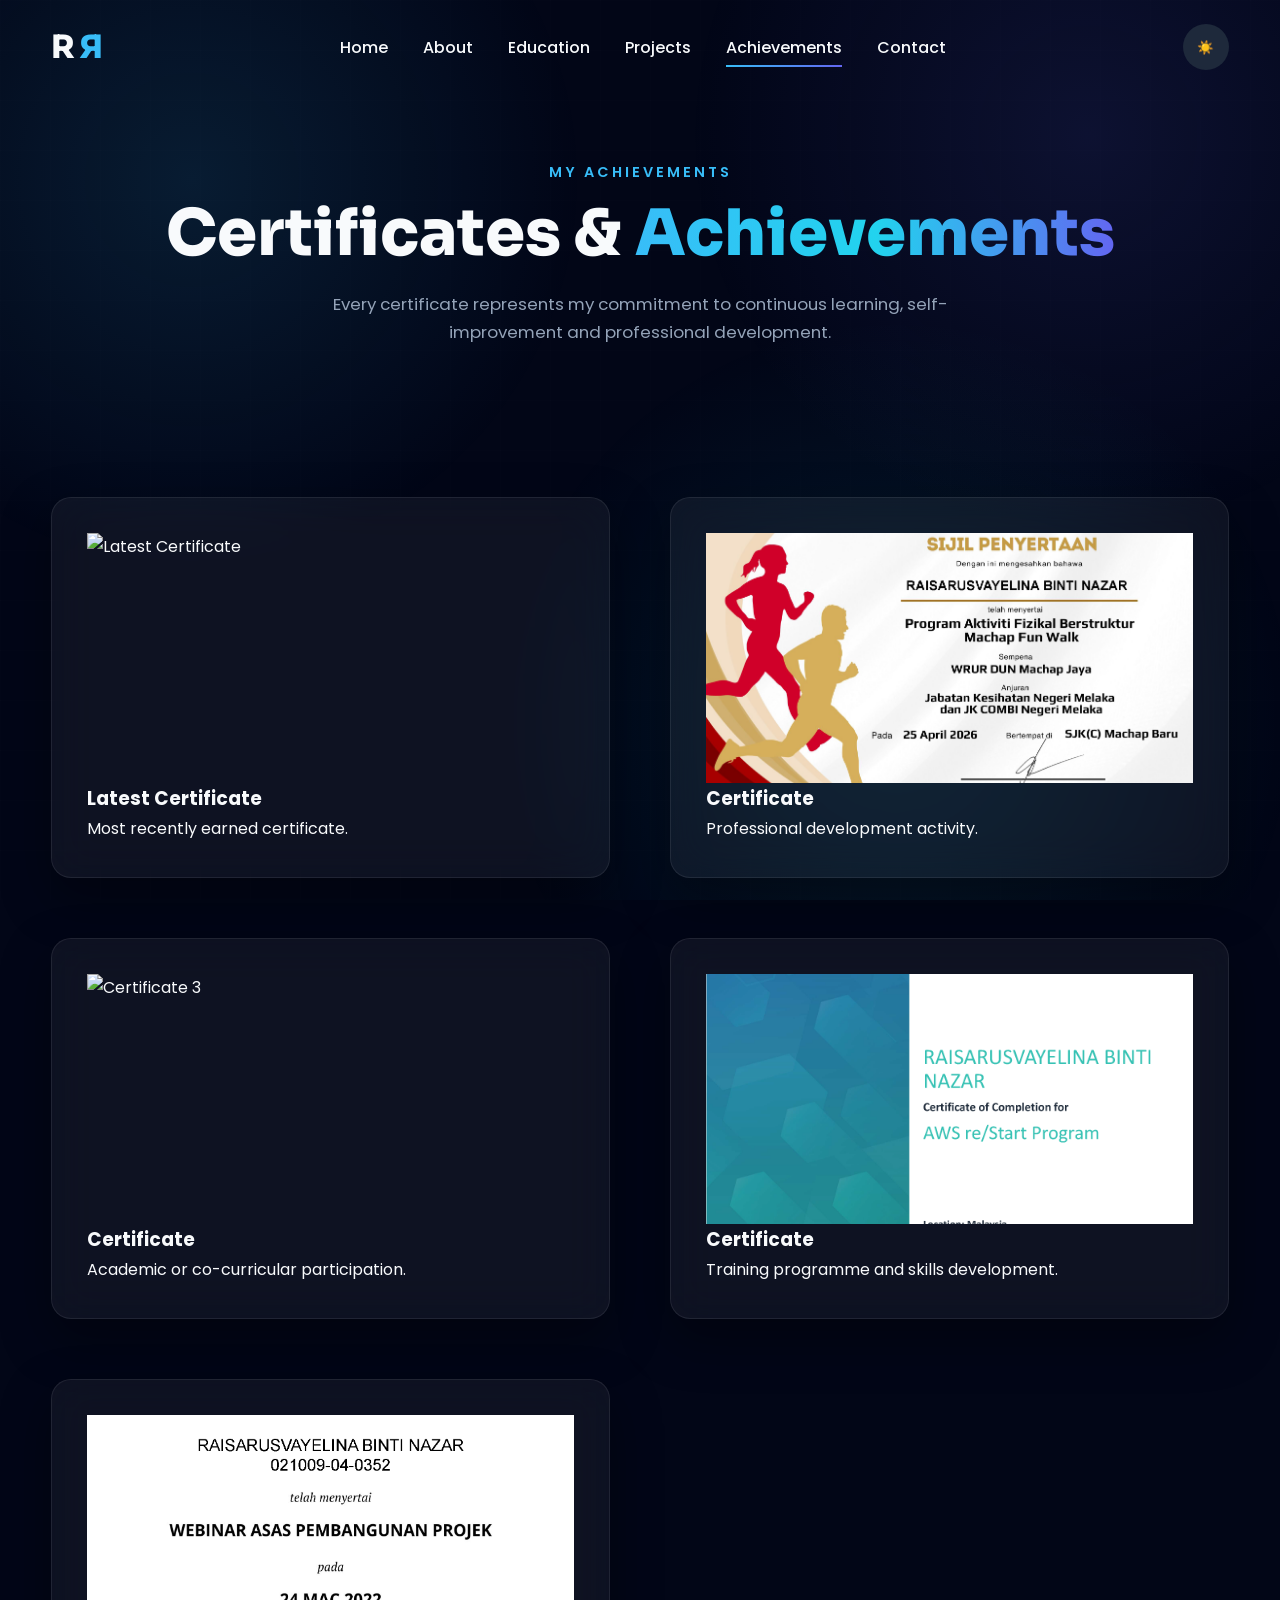
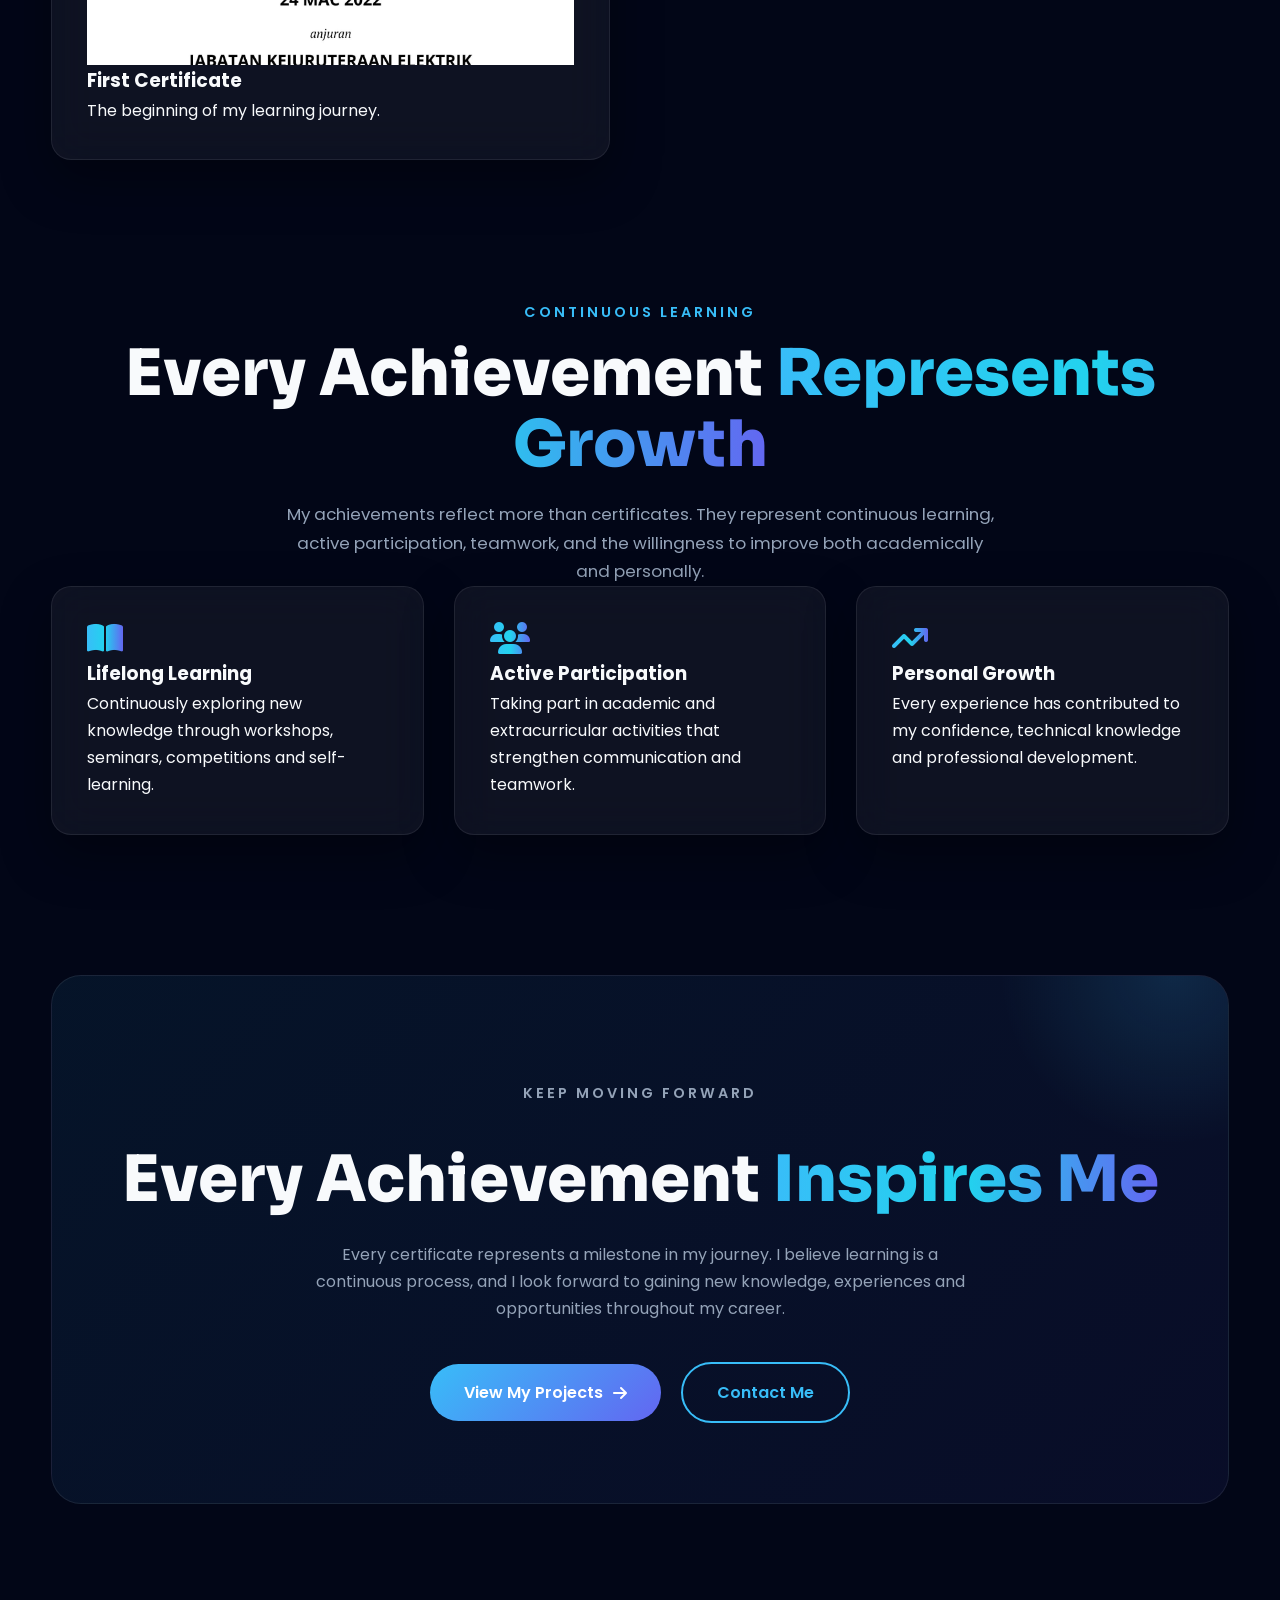
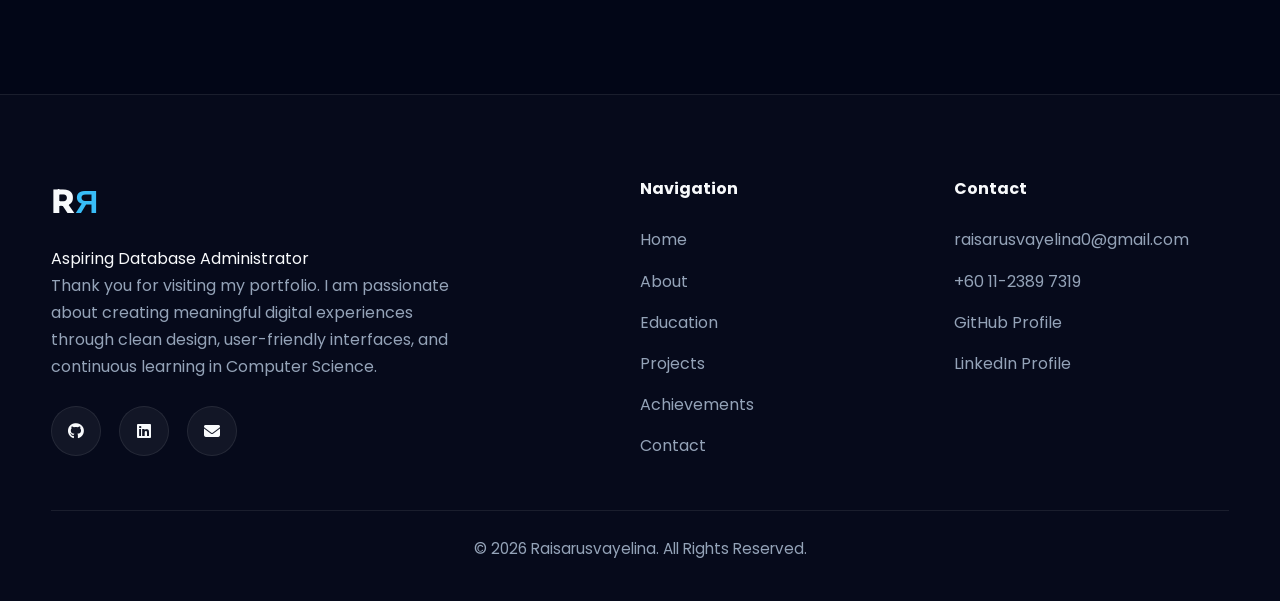
==== achievements.html @ 29d41f76 "Add files via upload" ====
<!DOCTYPE html>
<html lang="en">

<head>

    <meta charset="UTF-8">

    <meta name="viewport"
          content="width=device-width, initial-scale=1.0">

    <meta name="description"
          content="Achievements and Certificates of Raisarusvayelina">

    <title>Achievements | Raisarusvayelina</title>

    <!-- Google Fonts -->

    <link rel="preconnect"
          href="https://fonts.googleapis.com">

    <link rel="preconnect"
          href="https://fonts.gstatic.com"
          crossorigin>

    <link href="https://fonts.googleapis.com/css2?family=Poppins:wght@300;400;500;600;700&family=Sora:wght@400;500;600;700;800&display=swap"
          rel="stylesheet">

    <!-- Font Awesome -->

    <link rel="stylesheet"
          href="https://cdnjs.cloudflare.com/ajax/libs/font-awesome/6.7.2/css/all.min.css">

    <!-- CSS -->

    <link rel="stylesheet"
          href="css/style.css">

</head>

<body>

<a href="#mainContent"
class="skip-link">

Skip to Content

</a>

<div id="progressBar"></div>

<header>

<nav class="navbar">

<div class="nav-container">

<a href="index.html"
class="logo">

R<span class="mirror">R</span>

</a>

<ul class="nav-links">

<li><a href="index.html">Home</a></li>

<li><a href="about.html">About</a></li>

<li><a href="education.html">Education</a></li>

<li><a href="projects.html">Projects</a></li>

<li><a href="achievements.html">Achievements</a></li>

<li><a href="contact.html">Contact</a></li>

</ul>

<div class="nav-right">

<button id="themeToggle">

☀️

</button>

<div class="hamburger">

<i class="fa-solid fa-bars"></i>

</div>

</div>

</div>

</nav>

</header>

<main id="mainContent">

<section class="page-header">

<div class="container">

<p class="section-label hidden">

MY ACHIEVEMENTS

</p>

<h1 class="section-title hidden">

Certificates &

<span class="gradient-text">

Achievements

</span>

</h1>

<p class="section-subtitle hidden">

Every certificate represents my commitment to
continuous learning, self-improvement and
professional development.

</p>

</div>

</section>

<section class="section-small">

<div class="container">

<div class="grid-2">

<!-- Certificate 5 (Newest) -->

<div class="glass-card hidden certificate-image">

<img src="images/cert5.png"
alt="Latest Certificate">

<h3>

Latest Certificate

</h3>

<p>

Most recently earned certificate.

</p>

</div>

<!-- Certificate 4 -->

<div class="glass-card hidden certificate-image">

<img src="images/cert4.png"
alt="Certificate 4">

<h3>

Certificate

</h3>

<p>

Professional development activity.

</p>

</div>

<!-- Certificate 3 -->

<div class="glass-card hidden certificate-image">

    <img src="images/cert3.png"
         alt="Certificate 3">

    <h3>

        Certificate

    </h3>

    <p>

        Academic or co-curricular participation.

    </p>

</div>

<!-- Certificate 2 -->

<div class="glass-card hidden certificate-image">

    <img src="images/cert2.png"
         alt="Certificate 2">

    <h3>

        Certificate

    </h3>

    <p>

        Training programme and skills development.

    </p>

</div>

<!-- Certificate 1 (Oldest - Portrait) -->

<div class="glass-card hidden certificate-image">

    <img src="images/cert1.png"
         alt="First Certificate">

    <h3>

        First Certificate

    </h3>

    <p>

        The beginning of my learning journey.

    </p>

</div>

</div>

</div>

</section>

<!-- ==========================================
     LEARNING JOURNEY
========================================== -->

<section class="section-small">

    <div class="container">

        <p class="section-label hidden">

            CONTINUOUS LEARNING

        </p>

        <h2 class="section-title hidden">

            Every Achievement

            <span class="gradient-text">

                Represents Growth

            </span>

        </h2>

        <p class="section-subtitle hidden">

            My achievements reflect more than certificates.
            They represent continuous learning, active
            participation, teamwork, and the willingness to
            improve both academically and personally.

        </p>

        <div class="grid-3">

            <div class="glass-card hidden">

                <i class="fa-solid fa-book-open fa-2x gradient-text"></i>

                <h3>

                    Lifelong Learning

                </h3>

                <p>

                    Continuously exploring new knowledge
                    through workshops, seminars,
                    competitions and self-learning.

                </p>

            </div>

            <div class="glass-card hidden">

                <i class="fa-solid fa-users fa-2x gradient-text"></i>

                <h3>

                    Active Participation

                </h3>

                <p>

                    Taking part in academic and
                    extracurricular activities that
                    strengthen communication and teamwork.

                </p>

            </div>

            <div class="glass-card hidden">

                <i class="fa-solid fa-arrow-trend-up fa-2x gradient-text"></i>

                <h3>

                    Personal Growth

                </h3>

                <p>

                    Every experience has contributed to my
                    confidence, technical knowledge and
                    professional development.

                </p>

            </div>

        </div>

    </div>

</section>

        <!-- ==========================================
             CALL TO ACTION
        =========================================== -->

        <section class="section-small">

            <div class="container">

                <div class="cta hidden">

                    <p class="section-label">

                        KEEP MOVING FORWARD

                    </p>

                    <h2 class="section-title">

                        Every Achievement

                        <span class="gradient-text">

                            Inspires Me

                        </span>

                    </h2>

                    <p>

                        Every certificate represents a milestone in my journey.
                        I believe learning is a continuous process, and I look
                        forward to gaining new knowledge, experiences and
                        opportunities throughout my career.

                    </p>

                    <div class="hero-buttons center-buttons">

                        <a href="projects.html"
                           class="btn btn-primary">

                            View My Projects

                            <i class="fa-solid fa-arrow-right"></i>

                        </a>

                        <a href="contact.html"
                           class="btn btn-outline">

                            Contact Me

                        </a>

                    </div>

                </div>

            </div>

        </section>

    </main>

    <!-- ==========================================
         FOOTER
    =========================================== -->

    <footer>

        <div class="container footer-grid">

            <div>

                <h2 class="footer-logo">

                    R<span>Я</span>

                </h2>

                <p class="footer-role">

                    Aspiring Database Administrator

                </p>

                <p class="footer-description">

                    Thank you for visiting my portfolio.
                    I am passionate about creating meaningful
                    digital experiences through clean design,
                    user-friendly interfaces, and continuous
                    learning in Computer Science.

                </p>

                <div class="social-links">

                    <a href="https://github.com/Raisarusvayelina"
                       target="_blank"
                       aria-label="GitHub">

                        <i class="fab fa-github"></i>

                    </a>

                    <a href="https://www.linkedin.com/in/your-real-linkedin-id/"
                       target="_blank"
                       aria-label="LinkedIn">

                        <i class="fab fa-linkedin"></i>

                    </a>

                    <a href="mailto:raisarusvayelina0@gmail.com"
                       aria-label="Email">

                        <i class="fas fa-envelope"></i>

                    </a>

                </div>

            </div>

            <div class="footer-links">

                <h4>

                    Navigation

                </h4>

                <a href="index.html">Home</a>

                <a href="about.html">About</a>

                <a href="education.html">Education</a>

                <a href="projects.html">Projects</a>

                <a href="achievements.html">Achievements</a>

                <a href="contact.html">Contact</a>

            </div>

            <div class="footer-links">

                <h4>

                    Contact

                </h4>

                <a href="mailto:raisarusvayelina0@gmail.com">

                    raisarusvayelina0@gmail.com

                </a>

                <a href="tel:+601123897319">

                    +60 11-2389 7319

                </a>

                <a href="https://github.com/Raisarusvayelina"
                   target="_blank">

                    GitHub Profile

                </a>

                <a href="https://www.linkedin.com/in/raisarusvayelina/"
                   target="_blank">

                    LinkedIn Profile

                </a>

            </div>

        </div>

        <div class="container footer-bottom">

            <p>

                © <span id="year"></span>
                Raisarusvayelina.
                All Rights Reserved.

            </p>

        </div>

    </footer>

    <!-- ==========================================
         CERTIFICATE LIGHTBOX
    =========================================== -->

    <div class="lightbox">

        <img src=""
             alt="Certificate Preview">

    </div>

    <!-- ==========================================
         BACK TO TOP
    =========================================== -->

    <button id="topBtn"
            aria-label="Back To Top">

        <i class="fa-solid fa-arrow-up"></i>

    </button>

    <!-- ==========================================
         JAVASCRIPT
    =========================================== -->

    <script src="js/script.js"></script>

</body>

</html>
---- css/style.css ----
/* =====================================================
   RAISA PORTFOLIO V2
   Aurora Hybrid Theme
   Author: ChatGPT
   ===================================================== */

/* =====================================================
   GOOGLE FONTS
===================================================== */

@import url('https://fonts.googleapis.com/css2?family=Poppins:wght@300;400;500;600;700&family=Sora:wght@400;500;600;700;800&display=swap');

/* =====================================================
   CSS VARIABLES
===================================================== */

:root{

    /* Background */

    --bg:#020617;
    --surface:#0F172A;
    --card:#1E293B;

    /* Main Colours */

    --primary:#38BDF8;
    --secondary:#6366F1;
    --accent:#22D3EE;
    --highlight:#14B8A6;

    /* Text */

    --text:#F8FAFC;
    --text-light:#CBD5E1;
    --text-muted:#94A3B8;

    /* Others */

    --border:rgba(255,255,255,.08);

    --shadow:
    0 20px 50px rgba(0,0,0,.35);

    --radius:20px;

    --transition:.35s ease;

    --heading-font:'Sora',sans-serif;
    --body-font:'Poppins',sans-serif;

}

/* =============================
   LIGHT MODE
============================= */

body.light-mode{

    --bg:#F8FAFC;
    --surface:#FFFFFF;
    --card:#FFFFFF;

    --text:#0F172A;
    --text-light:#334155;
    --text-muted:#64748B;

    --border:#E2E8F0;

    --shadow:
    0 12px 30px rgba(0,0,0,.08);

}

/* =====================================================
   RESET
===================================================== */

*{

    margin:0;
    padding:0;

    box-sizing:border-box;

}

html{

    scroll-behavior:smooth;

}

body{

    background:var(--bg);

    color:var(--text);

    font-family:var(--body-font);

    overflow-x:hidden;

    transition:
    background .4s,
    color .4s;

    line-height:1.7;

}

/* =====================================================
   BACKGROUND
===================================================== */

body::before{

    content:"";

    position:fixed;

    inset:0;

    background:

    radial-gradient(circle at 15% 20%,
    rgba(56,189,248,.12),
    transparent 30%),

    radial-gradient(circle at 85% 15%,
    rgba(99,102,241,.12),
    transparent 30%),

    radial-gradient(circle at 70% 80%,
    rgba(34,211,238,.10),
    transparent 35%);

    pointer-events:none;

    z-index:-3;

}

/* Grid */

body::after{

    content:"";

    position:fixed;

    inset:0;

    background-image:

    linear-gradient(
    rgba(255,255,255,.03) 1px,
    transparent 1px),

    linear-gradient(
    90deg,
    rgba(255,255,255,.03) 1px,
    transparent 1px);

    background-size:50px 50px;

    opacity:.3;

    z-index:-2;

    pointer-events:none;

}

/* =====================================================
   SCROLLBAR
===================================================== */

::-webkit-scrollbar{

    width:10px;

}

::-webkit-scrollbar-track{

    background:var(--surface);

}

::-webkit-scrollbar-thumb{

    background:
    linear-gradient(
    var(--primary),
    var(--secondary));

    border-radius:30px;

}

::-webkit-scrollbar-thumb:hover{

    background:
    linear-gradient(
    var(--accent),
    var(--secondary));

}

/* =====================================================
   SELECTION
===================================================== */

::selection{

    background:var(--primary);

    color:white;

}

/* =====================================================
   IMAGES
===================================================== */

img{

    display:block;

    width:100%;

}

/* =====================================================
   LINKS
===================================================== */

a{

    color:inherit;

    text-decoration:none;

}

/* =====================================================
   LIST
===================================================== */

ul{

    list-style:none;

}

/* =====================================================
   CONTAINER
===================================================== */

.container{

    width:min(92%,1200px);

    margin:auto;

}

/* =====================================================
   SECTION
===================================================== */

section{

    padding:100px 0;

    position:relative;

}

.page-header{

    padding-top:160px;

    padding-bottom:80px;

}

.section-small{

    padding:70px 0;

}

.section-large{

    padding:140px 0;

}

/* =====================================================
   TYPOGRAPHY
===================================================== */

.section-label{

    color:var(--primary);

    text-transform:uppercase;

    letter-spacing:3px;

    font-size:.9rem;

    font-weight:600;

    text-align:center;

    margin-bottom:15px;

}

.section-title{

    font-family:var(--heading-font);

    font-size:clamp(2.5rem,5vw,4rem);

    font-weight:800;

    line-height:1.1;

    text-align:center;

    margin-bottom:20px;

}

.section-subtitle{

    max-width:720px;

    margin:auto;

    text-align:center;

    color:var(--text-muted);

    font-size:1.05rem;

}

/* =====================================================
   GRADIENT TEXT
===================================================== */

.gradient-text{

    background:

    linear-gradient(
    90deg,
    var(--primary),
    var(--accent),
    var(--secondary));

    -webkit-background-clip:text;

    -webkit-text-fill-color:transparent;

}

/* =====================================================
   GRID
===================================================== */

.grid-2{

    display:grid;

    grid-template-columns:
    repeat(2,1fr);

    gap:60px;

    align-items:center;

}

.grid-3{

    display:grid;

    grid-template-columns:
    repeat(3,1fr);

    gap:30px;

}

.grid-4{

    display:grid;

    grid-template-columns:
    repeat(4,1fr);

    gap:25px;

}

/* =====================================================
   GLASS CARD
===================================================== */

.glass-card{

    background:
    rgba(255,255,255,.05);

    backdrop-filter:blur(20px);

    border:1px solid var(--border);

    border-radius:var(--radius);

    padding:35px;

    transition:var(--transition);

    box-shadow:var(--shadow);

}

.glass-card:hover{

    transform:
    translateY(-8px);

}

/* =====================================================
   BUTTONS
===================================================== */

.btn{

    display:inline-flex;

    align-items:center;

    justify-content:center;

    gap:10px;

    padding:15px 34px;

    border-radius:999px;

    font-weight:600;

    cursor:pointer;

    transition:var(--transition);

    border:none;

    font-size:1rem;

}

.btn-primary{

    color:white;

    background:

    linear-gradient(
    135deg,
    var(--primary),
    var(--secondary));

}

.btn-primary:hover{

    transform:
    translateY(-4px);

    box-shadow:

    0 0 25px
    rgba(56,189,248,.35);

}

.btn-outline{

    border:2px solid var(--primary);

    color:var(--primary);

    background:transparent;

}

.btn-outline:hover{

    background:var(--primary);

    color:white;

}

/* =====================================================
   NAVBAR
===================================================== */

.navbar{

    position:fixed;

    top:0;
    left:0;

    width:100%;

    z-index:999;

    padding:20px 0;

    transition:.4s;

}

.navbar.scrolled{

    background:
    rgba(2,6,23,.85);

    backdrop-filter:blur(20px);

    border-bottom:
    1px solid var(--border);

}
.nav-container{

    width:min(92%,1200px);

    margin:auto;

    display:flex;

    justify-content:space-between;

    align-items:center;

}

/* Logo */

.logo{

    display:flex;

    align-items:center;

    gap:4px;

    font-family:var(--heading-font);

    font-size:2rem;

    font-weight:800;

    cursor:pointer;

}

.logo .mirror{

    display:inline-block;

    transform:scaleX(-1);

    color:var(--primary);

}

/* Navigation */

.nav-links{

    display:flex;

    gap:35px;

}

.nav-links a{

    position:relative;

    font-weight:500;

    transition:.3s;

}

.nav-links a::after{

    content:"";

    position:absolute;

    left:0;
    bottom:-8px;

    width:0;

    height:2px;

    background:

    linear-gradient(
    90deg,
    var(--primary),
    var(--secondary));

    transition:.3s;

}

.nav-links a:hover::after,

.nav-links a.active::after{

    width:100%;

}

.nav-links a:hover{

    color:var(--primary);

}

/* Right */

.nav-right{

    display:flex;

    align-items:center;

    gap:18px;

}

#themeToggle{

    width:46px;
    height:46px;

    border-radius:50%;

    border:none;

    cursor:pointer;

    background:var(--card);

    color:var(--text);

    transition:.3s;

}

#themeToggle:hover{

    transform:rotate(180deg);

}

.hamburger{

    display:none;

    cursor:pointer;

    font-size:1.6rem;

}

/* =====================================================
   UTILITIES
===================================================== */

.text-center{

    text-align:center;

}

.mt-1{margin-top:10px;}
.mt-2{margin-top:20px;}
.mt-3{margin-top:30px;}
.mt-4{margin-top:40px;}
.mt-5{margin-top:50px;}

.mb-1{margin-bottom:10px;}
.mb-2{margin-bottom:20px;}
.mb-3{margin-bottom:30px;}
.mb-4{margin-bottom:40px;}
.mb-5{margin-bottom:50px;}

.hidden{

    opacity:0;

    transform:translateY(40px);

}

.show{

    opacity:1;

    transform:translateY(0);

    transition:
    .8s ease;

}

/* =====================================================
   SCROLL PROGRESS BAR
===================================================== */

#progressBar{

    position:fixed;

    top:0;
    left:0;

    width:0;

    height:4px;

    background:

    linear-gradient(
    90deg,
    var(--primary),
    var(--accent),
    var(--secondary));

    z-index:9999;

}


/*PART 2*/

/* =====================================================
   HERO SECTION
===================================================== */

.hero{

    min-height:100vh;

    display:flex;

    align-items:center;

    overflow:hidden;

    position:relative;

    padding-top:120px;

}

/* Floating Aurora Blobs */

.hero::before{

    content:"";

    position:absolute;

    width:550px;
    height:550px;

    border-radius:50%;

    background:

    radial-gradient(circle,
    rgba(56,189,248,.25),
    transparent 70%);

    top:-180px;
    right:-120px;

    animation:
    floatBlob1 14s ease-in-out infinite;

    z-index:-1;

}

.hero::after{

    content:"";

    position:absolute;

    width:500px;
    height:500px;

    border-radius:50%;

    background:

    radial-gradient(circle,
    rgba(99,102,241,.18),
    transparent 70%);

    bottom:-220px;
    left:-120px;

    animation:
    floatBlob2 18s ease-in-out infinite;

    z-index:-1;

}

.hero-content{

    display:grid;

    grid-template-columns:1.1fr .9fr;

    align-items:center;

    gap:70px;

}

.hero-label{

    color:var(--primary);

    text-transform:uppercase;

    letter-spacing:4px;

    font-weight:600;

    margin-bottom:20px;

}

.hero-title{

    font-family:var(--heading-font);

    font-size:clamp(4rem,8vw,6rem);

    font-weight:800;

    line-height:.95;

    margin-bottom:20px;

}

.hero-title span{

    display:block;

}

.hero-name{

    font-family:var(--heading-font);

    font-size:2rem;

    margin-bottom:15px;

}

.hero-description{

    color:var(--text-muted);

    max-width:580px;

    margin-bottom:40px;

    font-size:1.05rem;

}

.hero-buttons{

    display:flex;

    gap:20px;

}

/* Hero Image */

.hero-image{

    display:flex;

    justify-content:center;

}

.hero-image img{

    width:420px;

    aspect-ratio:1;

    object-fit:cover;

    border-radius:50%;

    border:4px solid rgba(56,189,248,.25);

    box-shadow:

    0 0 0 10px rgba(56,189,248,.05),

    0 30px 60px rgba(0,0,0,.35);

    transition:.5s;

}

.hero-image img:hover{

    transform:

    translateY(-10px)

    rotate(-2deg)

    scale(1.02);

}

/* =====================================================
   QUICK STATS
===================================================== */

.stats{

    margin-top:90px;

    display:grid;

    grid-template-columns:
    repeat(4,1fr);

    gap:25px;

}

.stat-card{

    background:

    rgba(255,255,255,.04);

    backdrop-filter:blur(15px);

    border:1px solid var(--border);

    border-radius:18px;

    padding:30px;

    text-align:center;

    transition:.35s;

    position:relative;

    overflow:hidden;

}

.stat-card::before{

    content:"";

    position:absolute;

    inset:0;

    background:

    linear-gradient(
    135deg,
    rgba(56,189,248,.15),
    transparent);

    opacity:0;

    transition:.35s;

}

.stat-card:hover::before{

    opacity:1;

}

.stat-card:hover{

    transform:translateY(-8px);

    border-color:rgba(56,189,248,.35);

    box-shadow:

    0 0 35px rgba(56,189,248,.12);

}

.stat-card h2{

    font-size:2.3rem;

    color:var(--primary);

    margin-bottom:10px;

}

.stat-card p{

    color:var(--text-muted);

}

/* =====================================================
   AURORA CARD
===================================================== */

.aurora-card{

    position:relative;

    background:

    linear-gradient(

    180deg,

    rgba(30,41,59,.95),

    rgba(15,23,42,.95)

    );

    border-radius:24px;

    border:1px solid var(--border);

    overflow:hidden;

    transition:.45s;

}

.aurora-card::before{

    content:"";

    position:absolute;

    inset:-2px;

    border-radius:inherit;

    background:

    linear-gradient(

    135deg,

    var(--primary),

    var(--accent),

    var(--secondary)

    );

    opacity:0;

    filter:blur(16px);

    transition:.45s;

    z-index:-1;

}

body:not(.light-mode)

.aurora-card:hover::before{

    opacity:1;

}

.aurora-card:hover{

    transform:

    translateY(-10px);

    border-color:

    rgba(56,189,248,.4);

}

/* =====================================================
   ABOUT
===================================================== */

.about-grid{

    display:grid;

    grid-template-columns:

    420px 1fr;

    gap:80px;

    align-items:center;

}

.about-image{

    position:relative;

}

.about-image img{

    border-radius:30px;

    box-shadow:

    var(--shadow);

}

.about-image::after{

    content:"";

    position:absolute;

    inset:15px;

    border:2px solid rgba(56,189,248,.25);

    border-radius:30px;

}

.about-content h3{

    font-size:2rem;

    margin-bottom:20px;

}

.about-content p{

    color:var(--text-muted);

    margin-bottom:18px;

}

.qualities{

    display:grid;

    grid-template-columns:

    repeat(2,1fr);

    gap:18px;

    margin-top:35px;

}

.quality{

    display:flex;

    gap:12px;

    align-items:center;

    background:rgba(255,255,255,.04);

    padding:16px;

    border-radius:14px;

}

.quality i{

    color:var(--primary);

}

/* =====================================================
   SKILLS
===================================================== */

.skills{

    display:grid;

    gap:28px;

}

.skill{

    width:100%;

}

.skill-header{

    display:flex;

    justify-content:space-between;

    margin-bottom:10px;

}

.progress{

    width:100%;

    height:10px;

    background:

    rgba(255,255,255,.08);

    border-radius:999px;

    overflow:hidden;

}

.progress span{

    display:block;

    height:100%;

    border-radius:999px;

    background:

    linear-gradient(

    90deg,

    var(--primary),

    var(--secondary)

    );

    width:0;

}

/* =====================================================
   EDUCATION TIMELINE
===================================================== */

.timeline{

    position:relative;

    max-width:950px;

    margin:auto;

}

.timeline::before{

    content:"";

    position:absolute;

    left:50%;

    top:0;

    width:4px;

    height:100%;

    background:

    linear-gradient(

    var(--primary),

    var(--secondary)

    );

}

.timeline-item{

    position:relative;

    width:50%;

    padding:30px;

}

.timeline-item:nth-child(odd){

    left:0;

}

.timeline-item:nth-child(even){

    left:50%;

}

.timeline-dot{

    position:absolute;

    top:45px;

    width:22px;

    height:22px;

    border-radius:50%;

    background:var(--primary);

    border:4px solid var(--bg);

}

.timeline-item:nth-child(odd) .timeline-dot{

    right:-13px;

}

.timeline-item:nth-child(even) .timeline-dot{

    left:-13px;

}

.timeline-card{

    padding:30px;

    border-radius:22px;

    background:rgba(255,255,255,.04);

    border:1px solid var(--border);

    transition:.35s;

}

.timeline-card:hover{

    transform:translateY(-8px);

    box-shadow:

    0 0 30px rgba(56,189,248,.12);

}

.timeline-year{

    display:inline-block;

    margin-bottom:16px;

    padding:8px 18px;

    border-radius:999px;

    background:

    linear-gradient(

    135deg,

    var(--primary),

    var(--secondary)

    );

    color:#fff;

    font-size:.9rem;

}

/*PART 3A*/

/* =====================================================
   PROJECTS
===================================================== */

.projects-grid{

    display:grid;

    grid-template-columns:repeat(2,1fr);

    gap:35px;

    margin-top:60px;

}

.project-card{

    position:relative;

    overflow:hidden;

    border-radius:28px;

    background:linear-gradient(
    180deg,
    rgba(30,41,59,.95),
    rgba(15,23,42,.95));

    border:1px solid var(--border);

    transition:.45s;

    cursor:pointer;

}

/* Spotlight Effect */

.project-card::before{

    content:"";

    position:absolute;

    width:250px;
    height:250px;

    background:
    radial-gradient(circle,
    rgba(56,189,248,.18),
    transparent 70%);

    top:var(--mouse-y,50%);

    left:var(--mouse-x,50%);

    transform:translate(-50%,-50%);

    opacity:0;

    transition:opacity .35s;

    pointer-events:none;

}

.project-card:hover::before{

    opacity:1;

}

.project-card:hover{

    transform:
    translateY(-12px);

    border-color:
    rgba(56,189,248,.35);

    box-shadow:
    0 20px 60px rgba(0,0,0,.35);

}

.project-image{

    height:320px;

    display:flex;

    justify-content:center;

    align-items:center;

    overflow:hidden;

    padding:20px;

    background:rgba(255,255,255,.03);

}

.project-image img{

    width:100%;

    height:100%;

    object-fit:contain;

    transition:.6s;

}

.project-card:hover .project-image img{

    transform:scale(1.05);

}

.project-content{

    padding:35px;

}

.project-title{

    font-family:var(--heading-font);

    font-size:1.8rem;

    margin-bottom:18px;

}

.project-description{

    color:var(--text-muted);

    margin-bottom:25px;

}

/* =====================================================
   TECHNOLOGY TAGS
===================================================== */

.tech-stack{

    display:flex;

    flex-wrap:wrap;

    gap:12px;

    margin-bottom:30px;

}

.tech-stack span{

    padding:10px 18px;

    border-radius:999px;

    font-size:.85rem;

    background:
    rgba(56,189,248,.12);

    color:var(--primary);

    border:
    1px solid rgba(56,189,248,.2);

    transition:.3s;

}

.tech-stack span:hover{

    background:
    linear-gradient(
    135deg,
    var(--primary),
    var(--secondary));

    color:#fff;

    transform:translateY(-3px);

}

/* =====================================================
   PROJECT BUTTON
===================================================== */

.project-btn{

    display:inline-flex;

    align-items:center;

    gap:10px;

    color:var(--primary);

    font-weight:600;

    transition:.3s;

}

.project-btn i{

    transition:.3s;

}

.project-btn:hover{

    color:var(--accent);

}

.project-btn:hover i{

    transform:translateX(8px);

}

/* =====================================================
   PROJECT MODAL
===================================================== */

.modal{

    position:fixed;

    inset:0;

    background:
    rgba(0,0,0,.85);

    display:flex;

    justify-content:center;

    align-items:center;

    opacity:0;

    visibility:hidden;

    transition:.35s;

    z-index:5000;

}

.modal.active{

    opacity:1;

    visibility:visible;

}

.modal-content{

    width:min(900px,92%);

    background:var(--surface);

    border-radius:30px;

    overflow:hidden;

    border:1px solid var(--border);

    transform:translateY(50px);

    transition:.35s;

}

.modal.active .modal-content{

    transform:translateY(0);

}

.modal-image{

    height:350px;

}

.modal-image img{

    width:100%;
    height:100%;

    object-fit:cover;

}

.modal-body{

    padding:40px;

}

.modal-close{

    position:absolute;

    top:25px;
    right:30px;

    width:50px;
    height:50px;

    border-radius:50%;

    border:none;

    cursor:pointer;

    background:rgba(255,255,255,.08);

    color:#fff;

    font-size:1.4rem;

}

/* =====================================================
   CERTIFICATES
===================================================== */

.certificate-grid{

    display:grid;

    grid-template-columns:
    repeat(auto-fit,minmax(320px,1fr));

    gap:30px;

    margin-top:60px;

}

.certificate-card{

    position:relative;

    overflow:hidden;

    border-radius:24px;

    background:rgba(255,255,255,.04);

    border:1px solid var(--border);

    transition:.4s;

}

.certificate-card:hover{

    transform:
    translateY(-10px);

    border-color:
    rgba(56,189,248,.3);

    box-shadow:

    0 20px 60px rgba(0,0,0,.3);

}

.certificate-image{

    overflow:hidden;

}

.certificate-image img{

    width:100%;

    height:250px;

    object-fit:cover;

    transition:.5s;

}

.certificate-card:hover img{

    transform:scale(1.05);

}

.certificate-content{

    padding:25px;

}

.certificate-title{

    font-family:var(--heading-font);

    margin-bottom:10px;

}

.certificate-content p{

    color:var(--text-muted);

}

/* =====================================================
   LIGHTBOX
===================================================== */

.lightbox{

    position:fixed;

    inset:0;

    background:
    rgba(0,0,0,.92);

    display:flex;

    justify-content:center;

    align-items:center;

    opacity:0;

    visibility:hidden;

    transition:.35s;

    z-index:6000;

}

.lightbox.active{

    opacity:1;

    visibility:visible;

}

.lightbox img{

    max-width:90%;

    max-height:90%;

    border-radius:18px;

    box-shadow:
    0 25px 70px rgba(0,0,0,.45);

}

.lightbox-close{

    position:absolute;

    top:30px;
    right:40px;

    font-size:2rem;

    color:#fff;

    cursor:pointer;

}

/* =====================================================
   BADGES
===================================================== */

.badge{

    display:inline-flex;

    align-items:center;

    gap:8px;

    padding:8px 16px;

    border-radius:999px;

    background:
    rgba(34,211,238,.12);

    color:var(--accent);

    font-size:.85rem;

    font-weight:600;

}

/*PART 3B*/

/* =====================================================
   CONTACT
===================================================== */

.contact-wrapper{

    display:grid;

    grid-template-columns:1fr 1.2fr;

    gap:50px;

    align-items:start;

}

.contact-info{

    display:flex;

    flex-direction:column;

    gap:25px;

}

.contact-card{

    display:flex;

    align-items:center;

    gap:20px;

    padding:25px;

    background:rgba(255,255,255,.04);

    border:1px solid var(--border);

    border-radius:22px;

    transition:.35s;

}

.contact-card:hover{

    transform:translateY(-8px);

    border-color:rgba(56,189,248,.35);

    box-shadow:0 15px 40px rgba(0,0,0,.25);

}

.contact-icon{

    width:65px;
    height:65px;

    border-radius:50%;

    display:flex;

    justify-content:center;

    align-items:center;

    background:linear-gradient(
    135deg,
    var(--primary),
    var(--secondary));

    color:#fff;

    font-size:1.4rem;

    flex-shrink:0;

}

.contact-text h3{

    margin-bottom:6px;

    font-family:var(--heading-font);

}

.contact-text p{

    color:var(--text-muted);

    word-break:break-word;

}

/* ==============================
   FORM
============================== */

.contact-form{

    background:rgba(255,255,255,.04);

    border:1px solid var(--border);

    border-radius:28px;

    padding:40px;

}

.contact-form input,

.contact-form textarea{

    width:100%;

    padding:16px 20px;

    margin-bottom:20px;

    border-radius:14px;

    border:1px solid var(--border);

    background:rgba(255,255,255,.04);

    color:var(--text);

    font-family:var(--body-font);

    transition:.3s;

}

.contact-form textarea{

    resize:vertical;

    min-height:180px;

}

.contact-form input:focus,

.contact-form textarea:focus{

    outline:none;

    border-color:var(--primary);

    box-shadow:0 0 18px rgba(56,189,248,.18);

}

/* =====================================================
   FOOTER
===================================================== */

footer{

    margin-top:120px;

    padding:80px 0 40px;

    border-top:1px solid var(--border);

    background:rgba(255,255,255,.02);

}

.footer-grid{

    display:grid;

    grid-template-columns:2fr 1fr 1fr;

    gap:40px;

}

.footer-logo{

    font-family:var(--heading-font);

    font-size:2rem;

    font-weight:800;

    margin-bottom:15px;

}

.footer-logo span{

    color:var(--primary);

}

.footer-description{

    color:var(--text-muted);

    max-width:420px;

}

.footer-links{

    display:flex;

    flex-direction:column;

    gap:14px;

}

.footer-links h4{

    margin-bottom:10px;

}

.footer-links a{

    color:var(--text-muted);

    transition:.3s;

}

.footer-links a:hover{

    color:var(--primary);

    padding-left:6px;

}

.social-links{

    display:flex;

    gap:18px;

    margin-top:25px;

}

.social-links a{

    width:50px;

    height:50px;

    border-radius:50%;

    display:flex;

    justify-content:center;

    align-items:center;

    background:rgba(255,255,255,.05);

    border:1px solid var(--border);

    transition:.35s;

}

.social-links a:hover{

    background:linear-gradient(
    135deg,
    var(--primary),
    var(--secondary));

    transform:translateY(-5px);

    color:white;

}

.footer-bottom{

    margin-top:50px;

    padding-top:25px;

    border-top:1px solid var(--border);

    text-align:center;

    color:var(--text-muted);

    font-size:.95rem;

}

/* =====================================================
   BACK TO TOP
===================================================== */

#topBtn{

    position:fixed;

    right:30px;

    bottom:30px;

    width:55px;

    height:55px;

    border:none;

    border-radius:50%;

    cursor:pointer;

    background:linear-gradient(
    135deg,
    var(--primary),
    var(--secondary));

    color:#fff;

    font-size:1.2rem;

    opacity:0;

    visibility:hidden;

    transition:.35s;

    z-index:1000;

}

#topBtn.show{

    opacity:1;

    visibility:visible;

}

#topBtn:hover{

    transform:translateY(-6px);

}

/* =====================================================
   ANIMATIONS
===================================================== */

@keyframes floatBlob1{

    0%,100%{

        transform:translate(0,0);

    }

    50%{

        transform:translate(-40px,35px);

    }

}

@keyframes floatBlob2{

    0%,100%{

        transform:translate(0,0);

    }

    50%{

        transform:translate(35px,-40px);

    }

}

@keyframes fadeUp{

    from{

        opacity:0;

        transform:translateY(40px);

    }

    to{

        opacity:1;

        transform:translateY(0);

    }

}

.fade-up{

    animation:fadeUp .8s ease forwards;

}

/* =====================================================
   ACCESSIBILITY
===================================================== */

:focus-visible{

    outline:3px solid var(--accent);

    outline-offset:4px;

    border-radius:8px;

}

.skip-link{

    position:absolute;

    top:-60px;

    left:20px;

    background:var(--primary);

    color:#fff;

    padding:12px 20px;

    border-radius:10px;

    z-index:9999;

}

.skip-link:focus{

    top:20px;

}

/* =====================================================
   RESPONSIVE
===================================================== */

@media (max-width:1200px){

    .hero-content,
    .about-grid,
    .contact-wrapper{

        grid-template-columns:1fr;

    }

    .hero-image{

        order:-1;

    }

    .grid-4{

        grid-template-columns:repeat(2,1fr);

    }

}

@media (max-width:992px){

    .grid-3{

        grid-template-columns:repeat(2,1fr);

    }

    .projects-grid{

        grid-template-columns:1fr;

    }

    .stats{

        grid-template-columns:repeat(2,1fr);

    }

    .footer-grid{

        grid-template-columns:1fr;

    }

    .timeline::before{

        left:20px;

    }

    .timeline-item{

        width:100%;

        left:0!important;

        padding-left:70px;

    }

    .timeline-dot{

        left:10px!important;

    }

}

@media (max-width:768px){

    section{

        padding:70px 0;

    }

    .page-header{

        padding-top:120px;

    }

    .hero-title{

        font-size:3.5rem;

    }

    .hero-name{

        font-size:1.6rem;

    }

    .hero-image img{

        width:300px;

    }

    .grid-2,
    .grid-3,
    .grid-4{

        grid-template-columns:1fr;

    }

    .stats{

        grid-template-columns:1fr;

    }

    .nav-links{

        position:fixed;

        top:80px;

        right:-100%;

        width:280px;

        height:calc(100vh - 80px);

        background:var(--surface);

        flex-direction:column;

        justify-content:flex-start;

        align-items:flex-start;

        padding:40px;

        transition:.35s;

        border-left:1px solid var(--border);

    }

    .nav-links.active{

        right:0;

    }

    .hamburger{

        display:block;

    }

}

@media (max-width:576px){

    .container{

        width:94%;

    }

    .btn{

        width:100%;

    }

    .hero-buttons{

        flex-direction:column;

    }

    .contact-form{

        padding:25px;

    }

}


/* HERO - NEWLY ADDED */

.hero-text{
    display:flex;
    flex-direction:column;
    justify-content:center;
}


/* ==========================================
   CTA SECTION (Compatibility Addition)
========================================== */

.cta{

    text-align:center;

    background:
    linear-gradient(
    135deg,
    rgba(56,189,248,.08),
    rgba(99,102,241,.08));

    border:1px solid var(--border);

    border-radius:30px;

    padding:80px 40px;

    overflow:hidden;

    position:relative;

}

.cta::before{

    content:"";

    position:absolute;

    width:350px;
    height:350px;

    background:
    radial-gradient(circle,
    rgba(56,189,248,.15),
    transparent 70%);

    top:-180px;
    right:-120px;

    pointer-events:none;

}

.cta p{

    max-width:650px;

    margin:25px auto 40px;

    color:var(--text-muted);

}


.interests-grid{

    display:grid;

    grid-template-columns:repeat(3,1fr);

    gap:20px;

    margin-top:40px;

}

.interest-card{

    background:rgba(255,255,255,.04);

    border:1px solid var(--border);

    border-radius:20px;

    padding:25px;

    text-align:center;

    transition:.35s;

}

.interest-card:hover{

    transform:translateY(-8px);

    border-color:rgba(56,189,248,.35);

}

.interest-card i{

    font-size:2rem;

    color:var(--primary);

    margin-bottom:15px;

}


/* ==========================================
   EDUCATION LOGOS
========================================== */

.education-logo{

    width:80px;
    height:80px;

    object-fit:contain;

    margin:0 auto 25px;

    transition:.35s;

}

.timeline-card:hover .education-logo{

    transform:scale(1.08);

}

.cgpa-badge{

    width:90px;
    height:90px;

    border-radius:50%;

    margin:25px auto;

    display:flex;

    flex-direction:column;

    justify-content:center;

    align-items:center;

    background:
    linear-gradient(
        135deg,
        var(--primary),
        var(--secondary));

    color:#fff;

    box-shadow:
        0 15px 35px
        rgba(56,189,248,.25);

}

.cgpa-badge strong{

    font-size:1.6rem;

    font-family:var(--heading-font);

}

.cgpa-badge span{

    font-size:.8rem;

}

.center-buttons{

    display:flex;

    justify-content:center;

    align-items:center;

    gap:20px;

    flex-wrap:wrap;

    margin-top:40px;

}
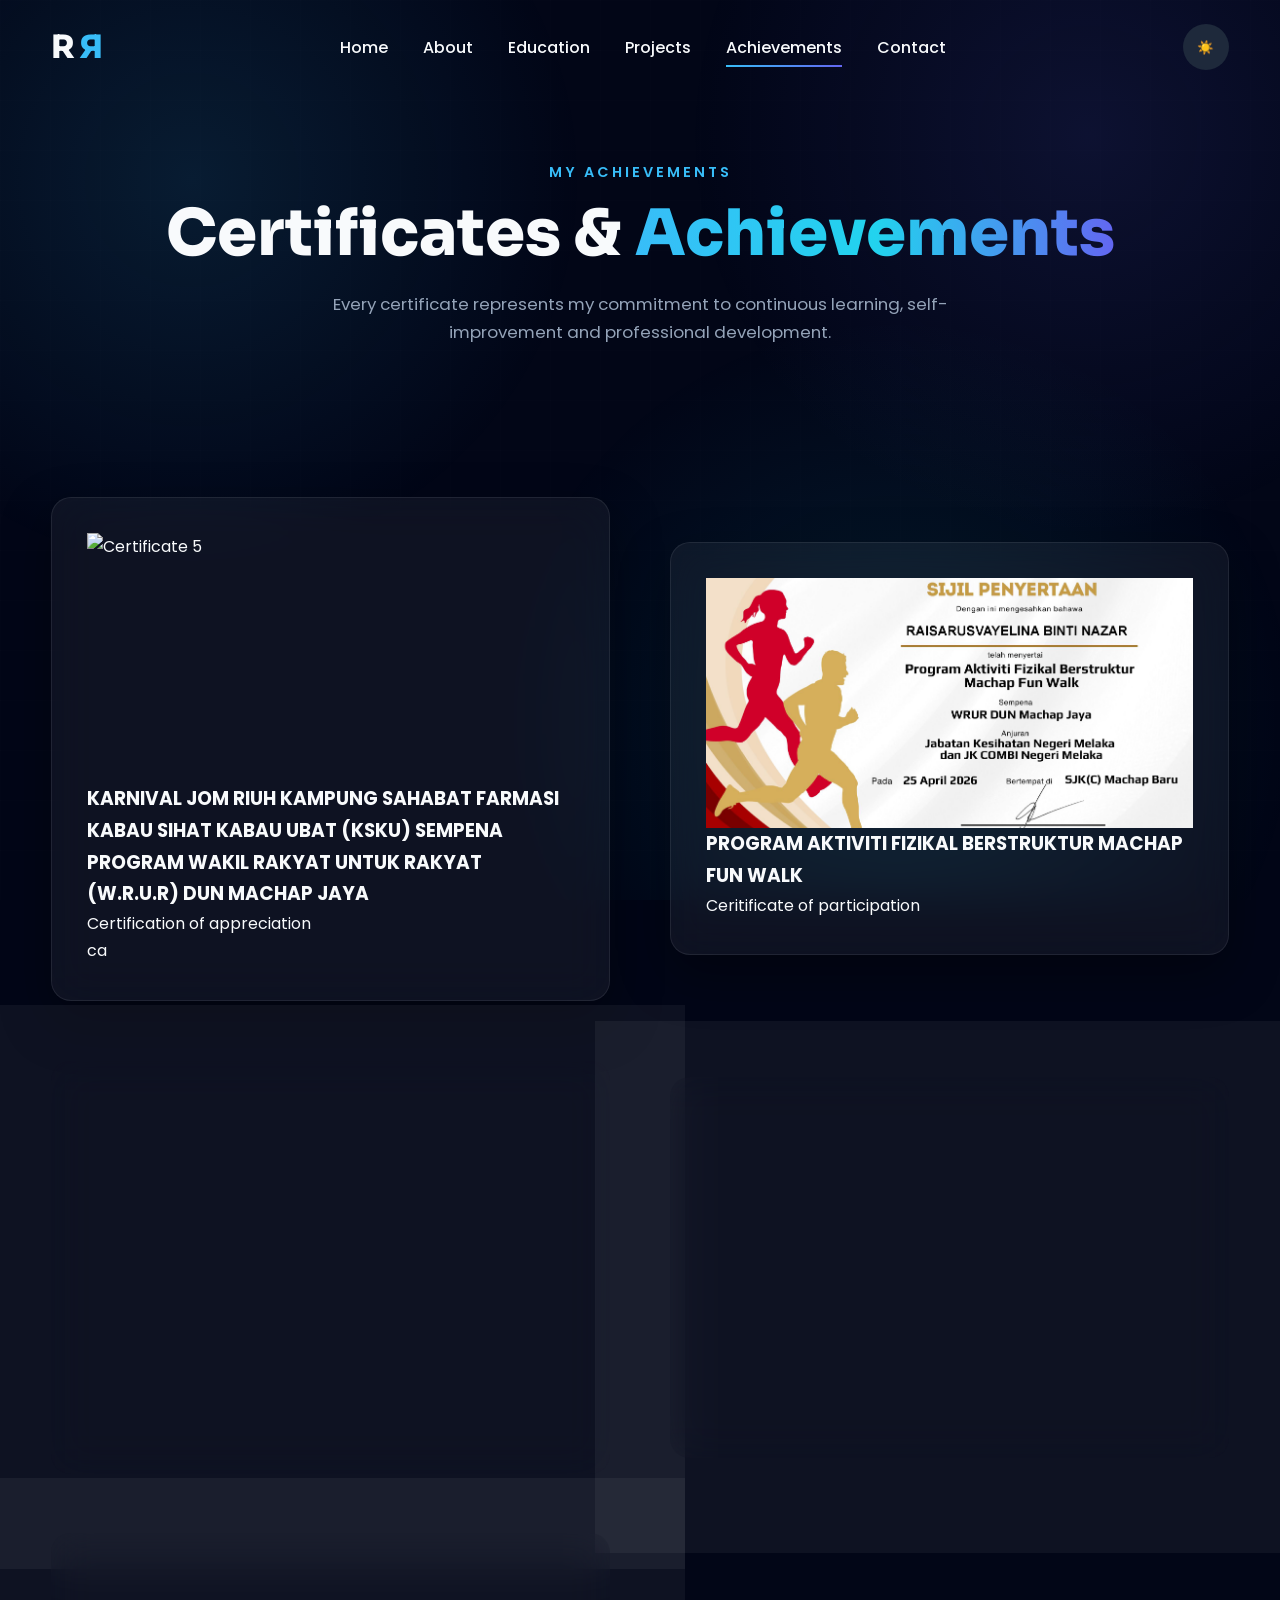
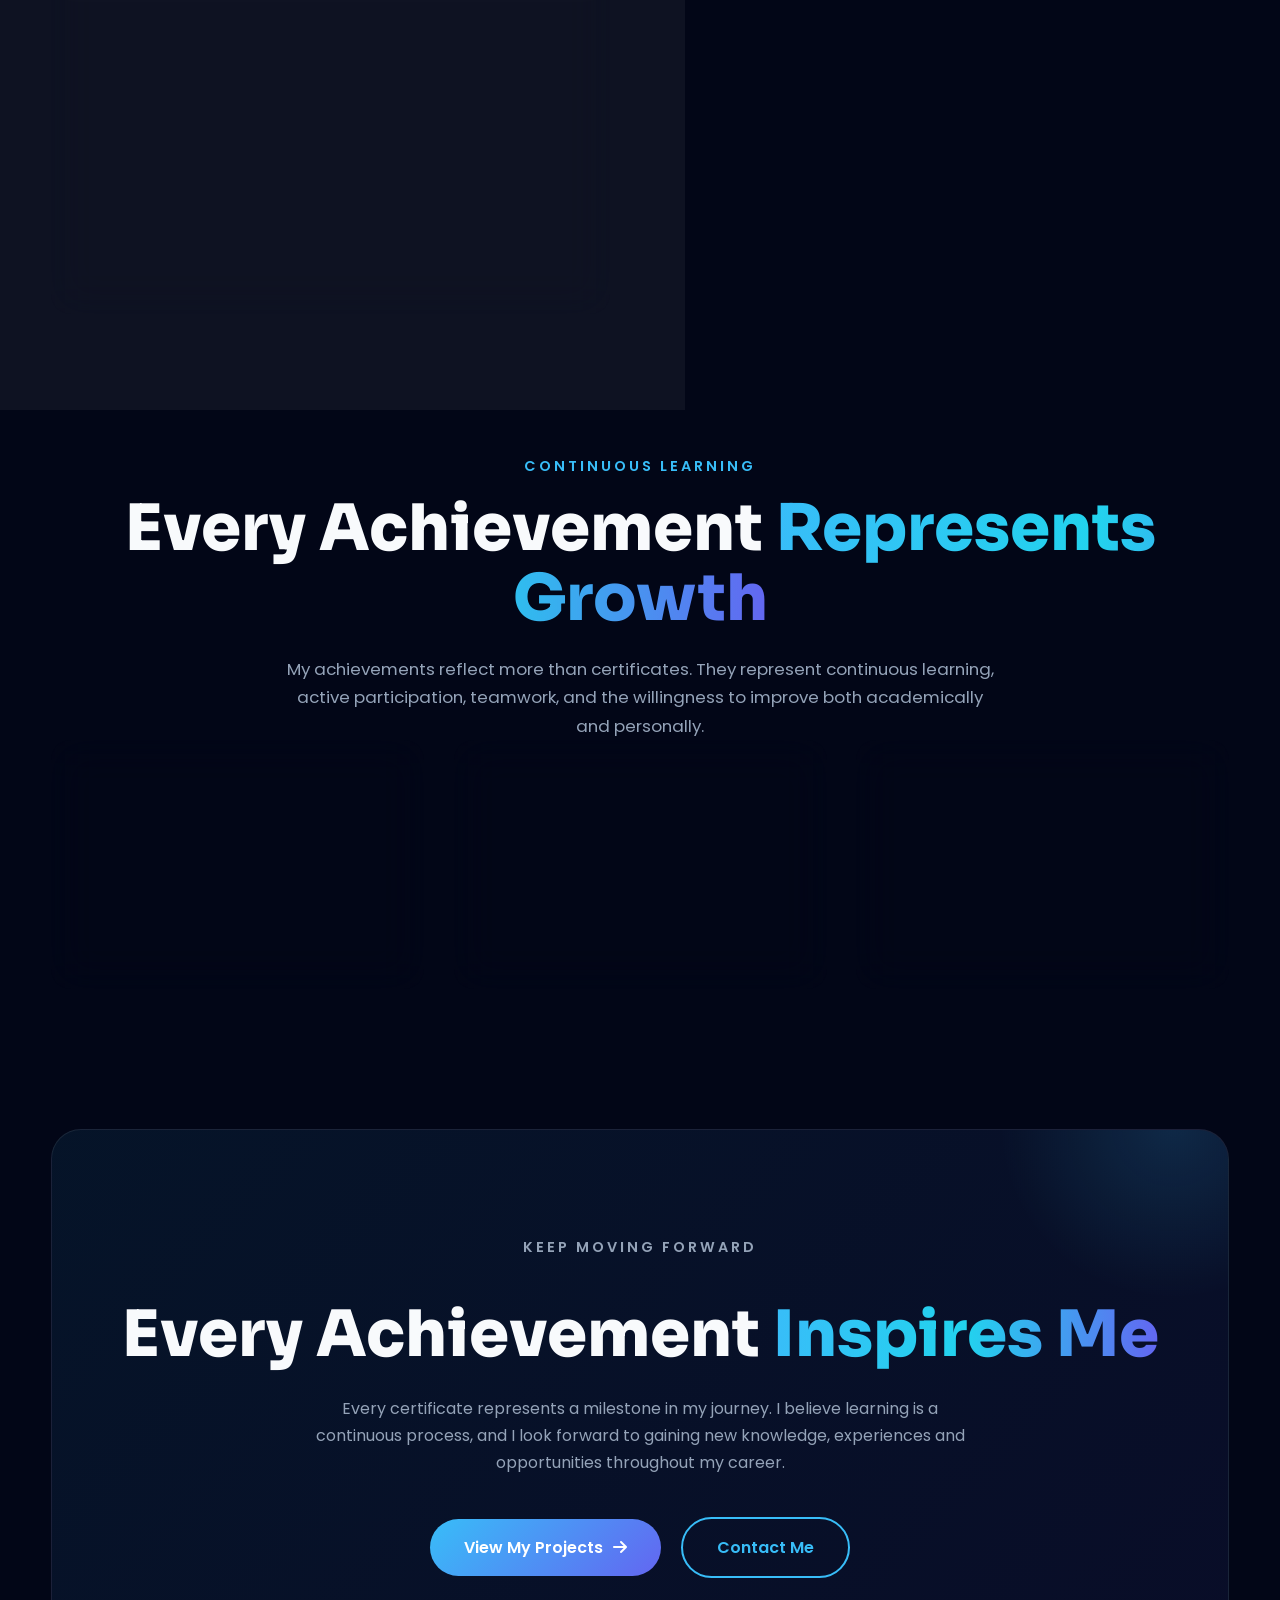
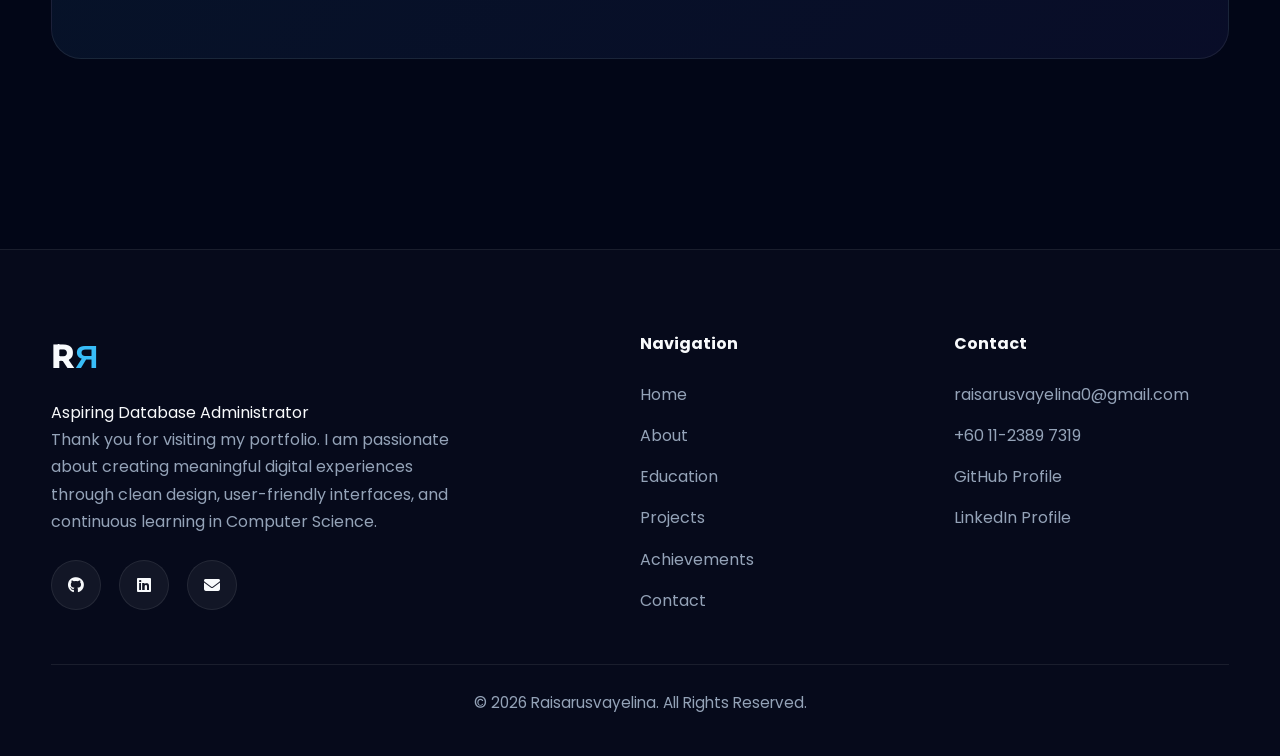
==== commit e5380aeb: "Fix HTML encoding issues in achievements.html" ====
--- a/achievements.html
+++ b/achievements.html
@@ -146,19 +146,19 @@
 <div class="glass-card hidden certificate-image">
 
 <img src="images/cert5.png"
-alt="Latest Certificate">
+alt="Certificate 5">
 
 <h3>
 
-Latest Certificate
+KARNIVAL JOM RIUH KAMPUNG SAHABAT FARMASI KABAU SIHAT KABAU UBAT (KSKU) SEMPENA PROGRAM WAKIL RAKYAT UNTUK RAKYAT (W.R.U.R) DUN MACHAP JAYA
 
 </h3>
 
 <p>
 
-Most recently earned certificate.
-
-</p>
+Certification of appreciation
+
+</p>ca
 
 </div>
 
@@ -171,13 +171,13 @@
 
 <h3>
 
-Certificate
+PROGRAM AKTIVITI FIZIKAL BERSTRUKTUR MACHAP FUN WALK
 
 </h3>
 
 <p>
 
-Professional development activity.
+Ceritificate of participation
 
 </p>
 
@@ -192,13 +192,13 @@
 
     <h3>
 
-        Certificate
+        ELEVATING LEARNING JOURNEY WITH NOTEBOOKLM ENTERPRISE
 
     </h3>
 
     <p>
 
-        Academic or co-curricular participation.
+        Certificate of attendance
 
     </p>
 
@@ -213,13 +213,13 @@
 
     <h3>
 
-        Certificate
+        AWS RE/START PROGRAM
 
     </h3>
 
     <p>
 
-        Training programme and skills development.
+        Certificatae of completion
 
     </p>
 
@@ -234,13 +234,13 @@
 
     <h3>
 
-        First Certificate
+        WEBINAR ASAS PEMBANGUNAN PROJEK
 
     </h3>
 
     <p>
 
-        The beginning of my learning journey.
+        Ceritificate of participation
 
     </p>
 
@@ -585,4 +585,4 @@
 
 </body>
 
-</html>+</html>
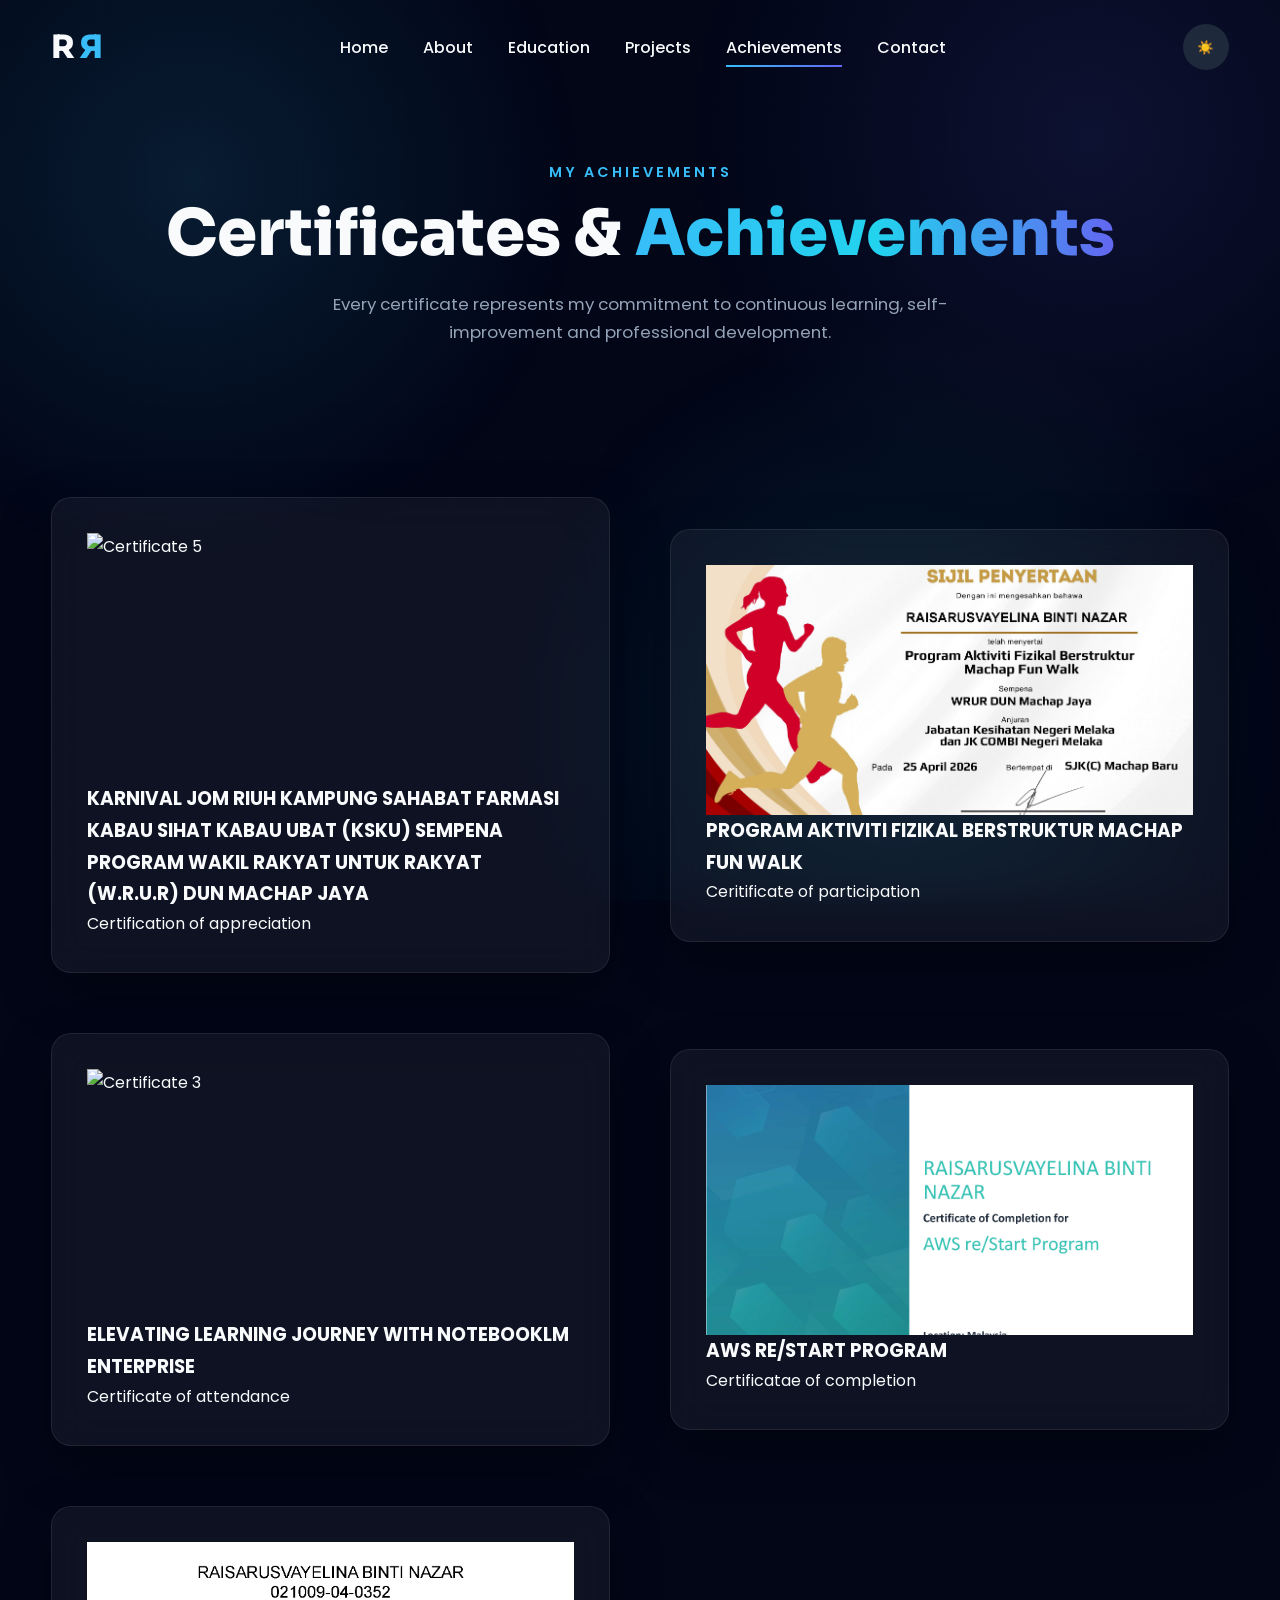
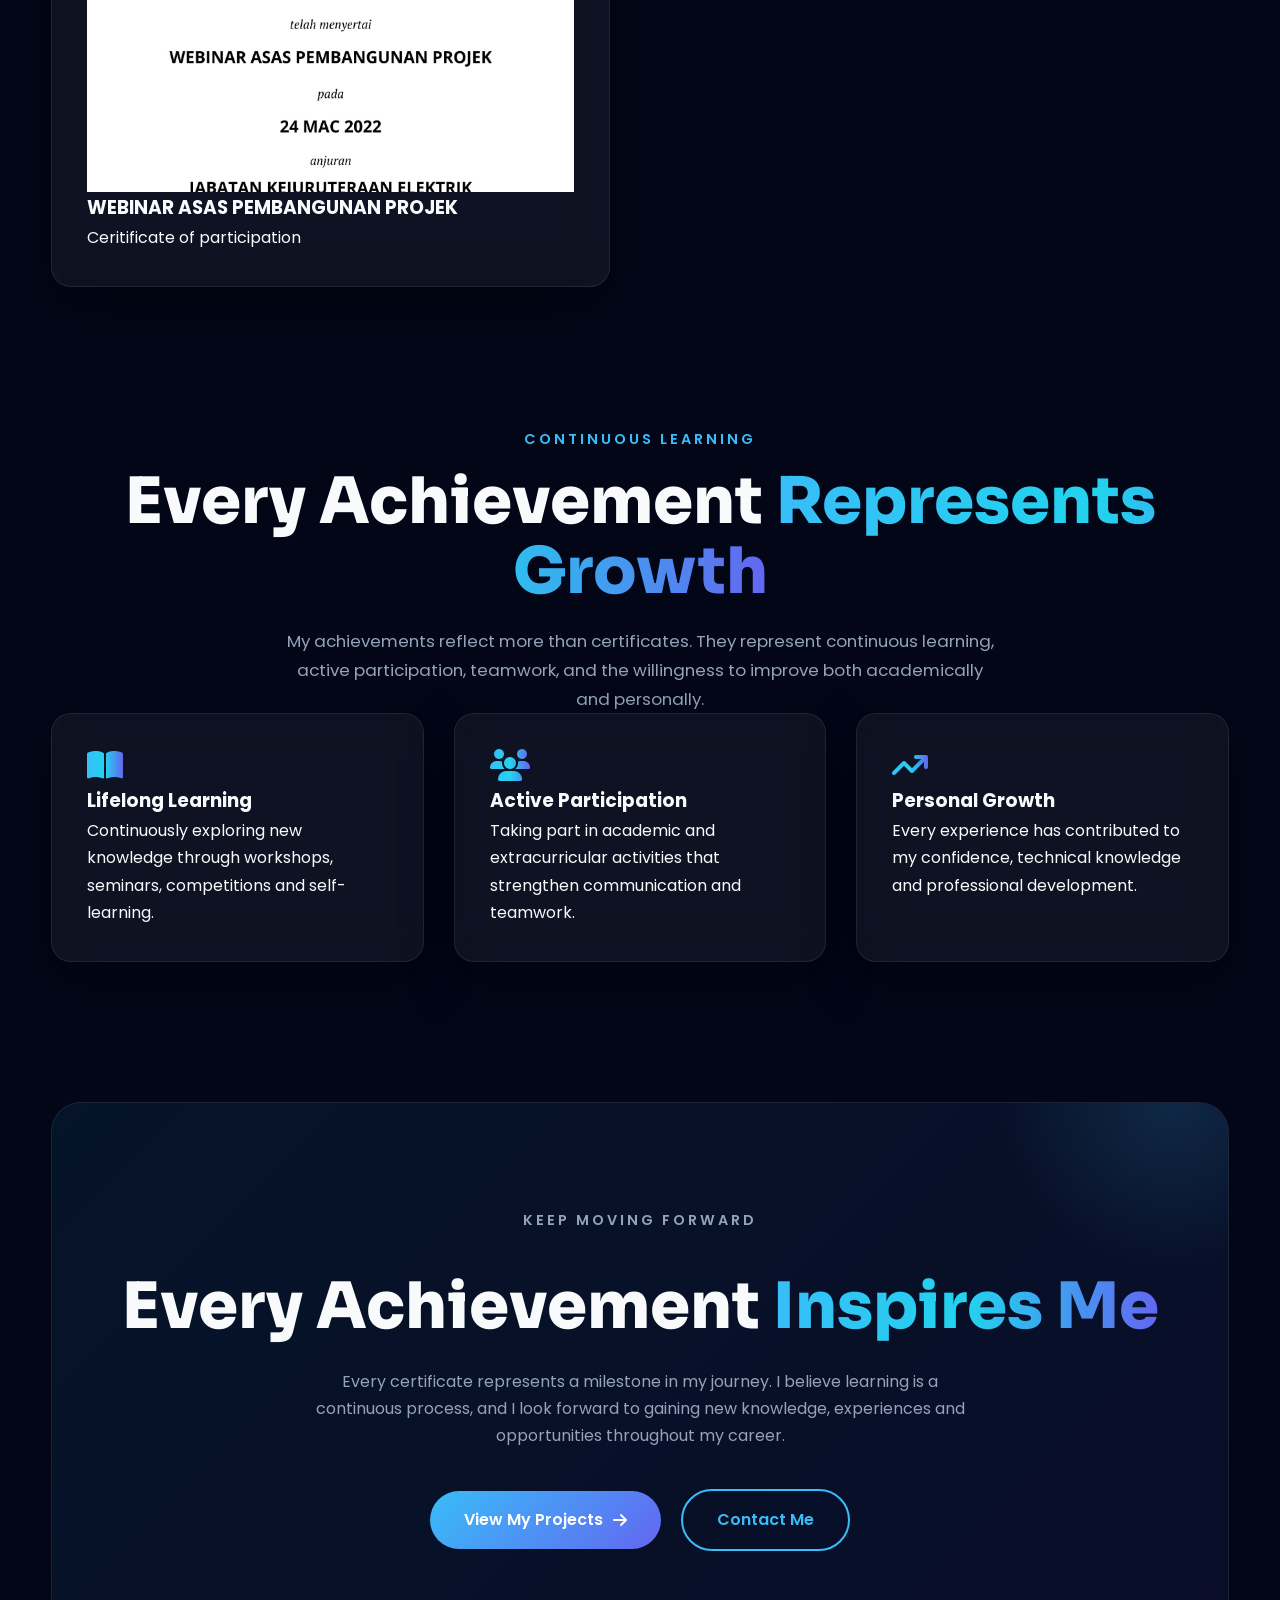
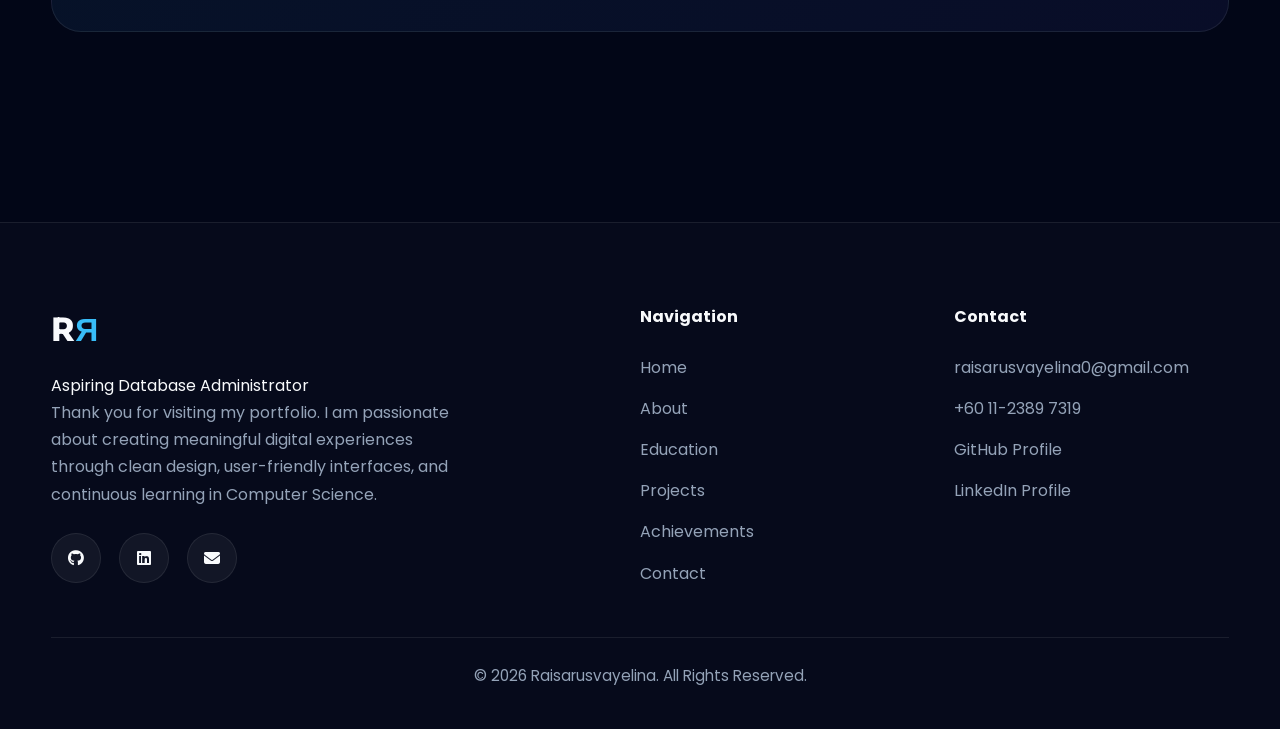
==== commit e9817869: "Update achievements.html" ====
--- a/achievements.html
+++ b/achievements.html
@@ -158,7 +158,7 @@
 
 Certification of appreciation
 
-</p>ca
+</p>
 
 </div>
 
